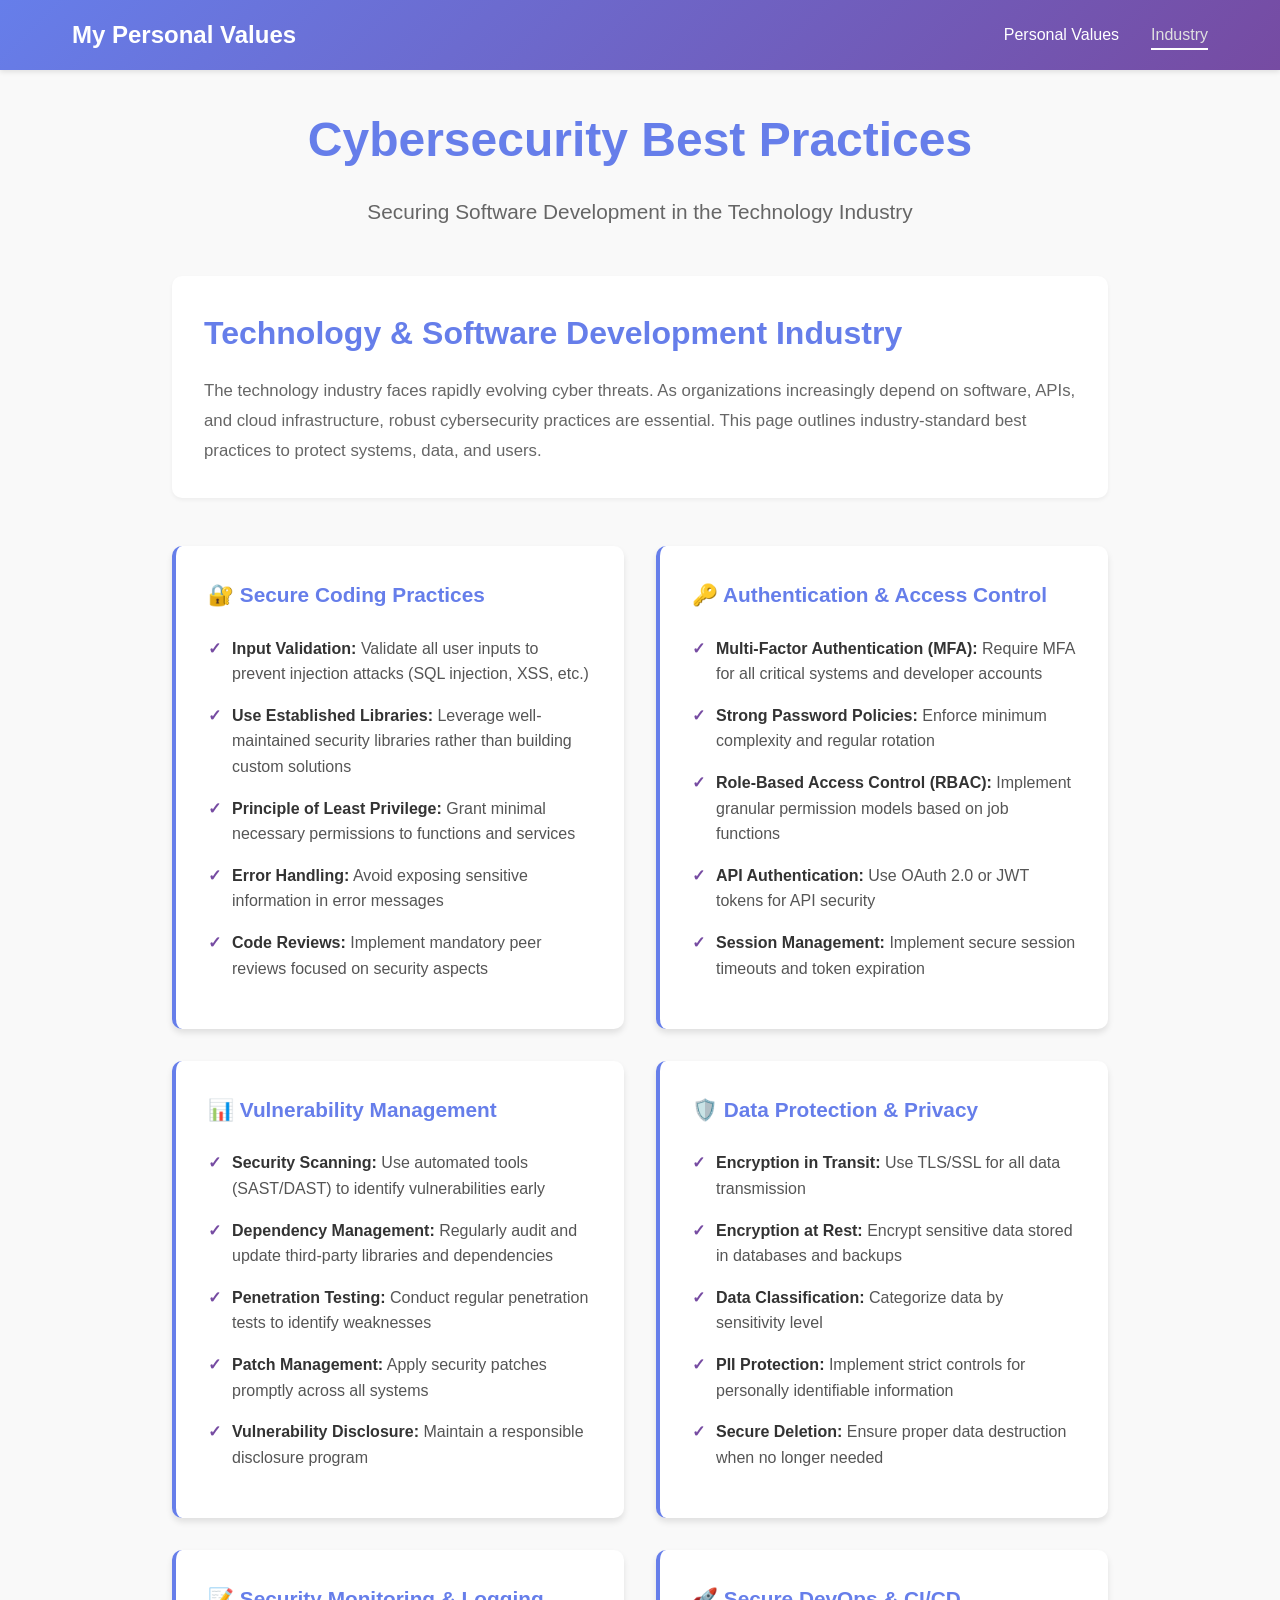
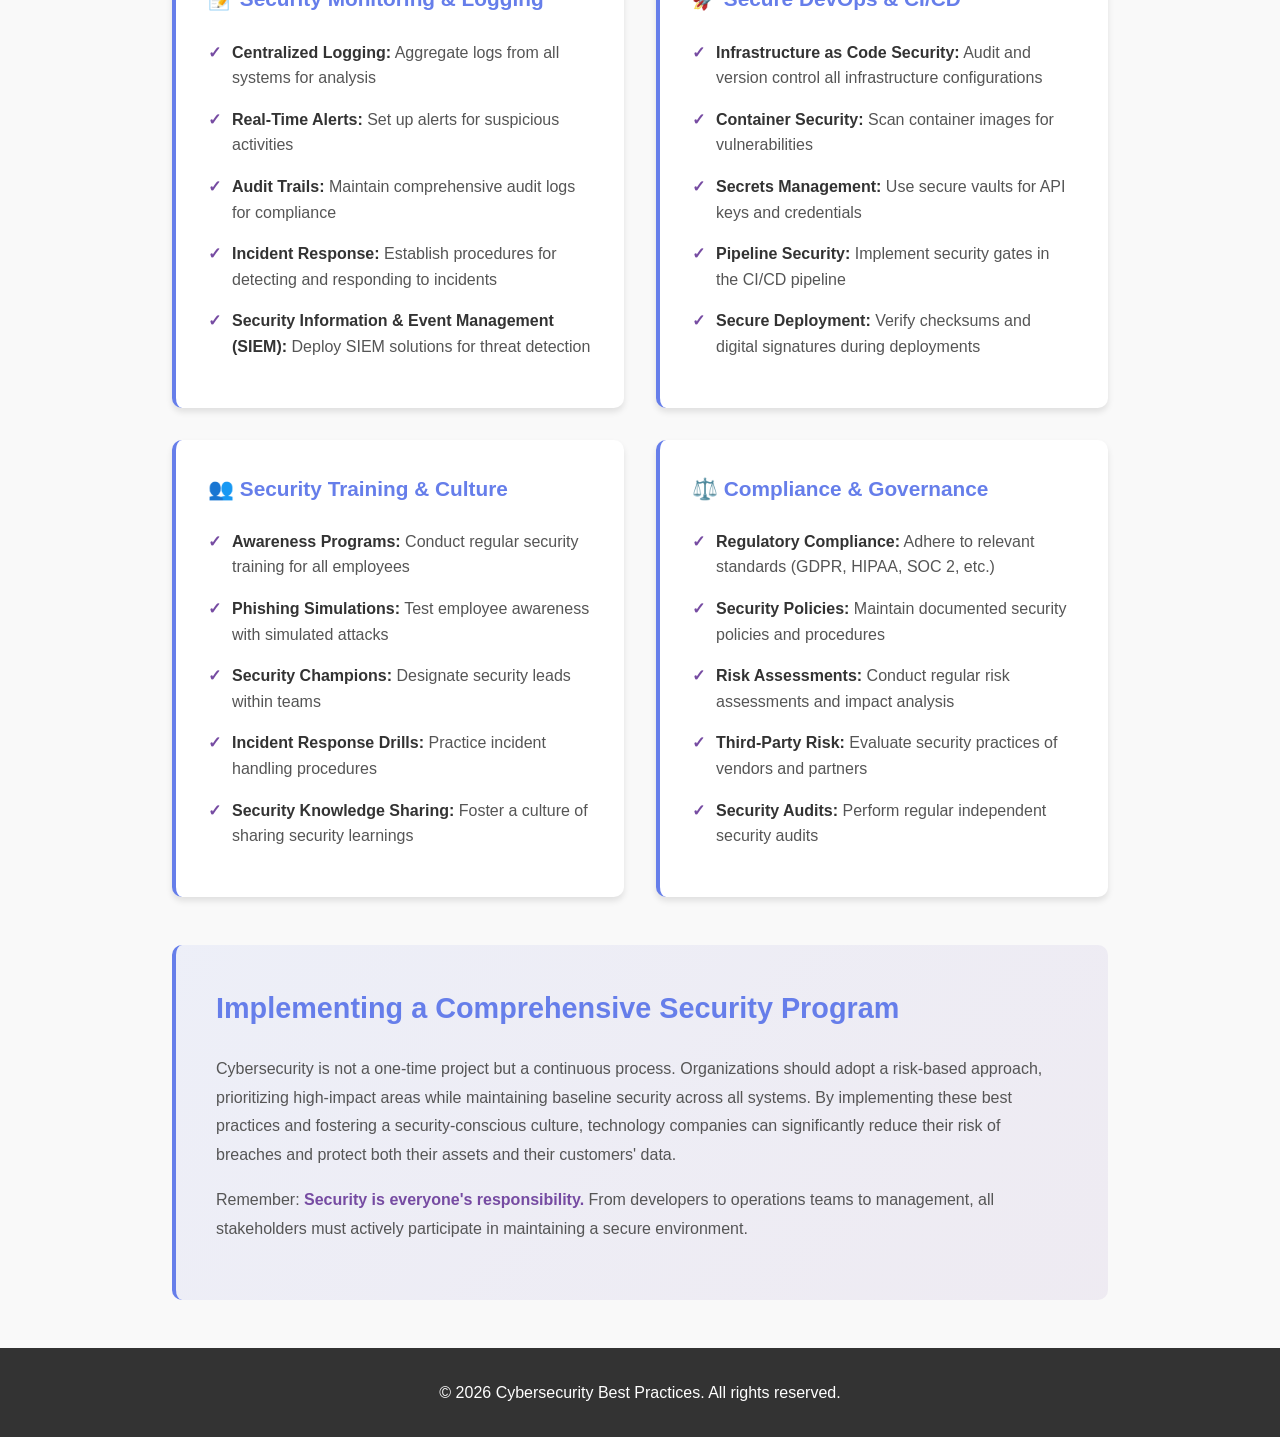
==== industry.html @ add1aa6a "Add files via upload" ====
<!DOCTYPE html>
<html lang="en">
<head>
    <meta charset="UTF-8">
    <meta name="viewport" content="width=device-width, initial-scale=1.0">
    <title>Cybersecurity Best Practices</title>
    <link rel="stylesheet" href="styles.css">
</head>
<body>
    <nav class="navbar">
        <div class="nav-container">
            <a href="index.html" class="nav-logo">My Personal Values</a>
            <ul class="nav-menu">
                <li class="nav-item">
                    <a href="index.html" class="nav-link">Personal Values</a>
                </li>
                <li class="nav-item">
                    <a href="industry.html" class="nav-link active">Industry</a>
                </li>
            </ul>
        </div>
    </nav>

    <main class="container">
        <section class="hero">
            <h1>Cybersecurity Best Practices</h1>
            <p class="subtitle">Securing Software Development in the Technology Industry</p>
        </section>

        <section class="industry-overview">
            <h2>Technology & Software Development Industry</h2>
            <p>The technology industry faces rapidly evolving cyber threats. As organizations increasingly depend on software, APIs, and cloud infrastructure, robust cybersecurity practices are essential. This page outlines industry-standard best practices to protect systems, data, and users.</p>
        </section>

        <section class="best-practices">
            <div class="practice-card">
                <h3>🔐 Secure Coding Practices</h3>
                <ul>
                    <li><strong>Input Validation:</strong> Validate all user inputs to prevent injection attacks (SQL injection, XSS, etc.)</li>
                    <li><strong>Use Established Libraries:</strong> Leverage well-maintained security libraries rather than building custom solutions</li>
                    <li><strong>Principle of Least Privilege:</strong> Grant minimal necessary permissions to functions and services</li>
                    <li><strong>Error Handling:</strong> Avoid exposing sensitive information in error messages</li>
                    <li><strong>Code Reviews:</strong> Implement mandatory peer reviews focused on security aspects</li>
                </ul>
            </div>

            <div class="practice-card">
                <h3>🔑 Authentication & Access Control</h3>
                <ul>
                    <li><strong>Multi-Factor Authentication (MFA):</strong> Require MFA for all critical systems and developer accounts</li>
                    <li><strong>Strong Password Policies:</strong> Enforce minimum complexity and regular rotation</li>
                    <li><strong>Role-Based Access Control (RBAC):</strong> Implement granular permission models based on job functions</li>
                    <li><strong>API Authentication:</strong> Use OAuth 2.0 or JWT tokens for API security</li>
                    <li><strong>Session Management:</strong> Implement secure session timeouts and token expiration</li>
                </ul>
            </div>

            <div class="practice-card">
                <h3>📊 Vulnerability Management</h3>
                <ul>
                    <li><strong>Security Scanning:</strong> Use automated tools (SAST/DAST) to identify vulnerabilities early</li>
                    <li><strong>Dependency Management:</strong> Regularly audit and update third-party libraries and dependencies</li>
                    <li><strong>Penetration Testing:</strong> Conduct regular penetration tests to identify weaknesses</li>
                    <li><strong>Patch Management:</strong> Apply security patches promptly across all systems</li>
                    <li><strong>Vulnerability Disclosure:</strong> Maintain a responsible disclosure program</li>
                </ul>
            </div>

            <div class="practice-card">
                <h3>🛡️ Data Protection & Privacy</h3>
                <ul>
                    <li><strong>Encryption in Transit:</strong> Use TLS/SSL for all data transmission</li>
                    <li><strong>Encryption at Rest:</strong> Encrypt sensitive data stored in databases and backups</li>
                    <li><strong>Data Classification:</strong> Categorize data by sensitivity level</li>
                    <li><strong>PII Protection:</strong> Implement strict controls for personally identifiable information</li>
                    <li><strong>Secure Deletion:</strong> Ensure proper data destruction when no longer needed</li>
                </ul>
            </div>

            <div class="practice-card">
                <h3>📝 Security Monitoring & Logging</h3>
                <ul>
                    <li><strong>Centralized Logging:</strong> Aggregate logs from all systems for analysis</li>
                    <li><strong>Real-Time Alerts:</strong> Set up alerts for suspicious activities</li>
                    <li><strong>Audit Trails:</strong> Maintain comprehensive audit logs for compliance</li>
                    <li><strong>Incident Response:</strong> Establish procedures for detecting and responding to incidents</li>
                    <li><strong>Security Information & Event Management (SIEM):</strong> Deploy SIEM solutions for threat detection</li>
                </ul>
            </div>

            <div class="practice-card">
                <h3>🚀 Secure DevOps & CI/CD</h3>
                <ul>
                    <li><strong>Infrastructure as Code Security:</strong> Audit and version control all infrastructure configurations</li>
                    <li><strong>Container Security:</strong> Scan container images for vulnerabilities</li>
                    <li><strong>Secrets Management:</strong> Use secure vaults for API keys and credentials</li>
                    <li><strong>Pipeline Security:</strong> Implement security gates in the CI/CD pipeline</li>
                    <li><strong>Secure Deployment:</strong> Verify checksums and digital signatures during deployments</li>
                </ul>
            </div>

            <div class="practice-card">
                <h3>👥 Security Training & Culture</h3>
                <ul>
                    <li><strong>Awareness Programs:</strong> Conduct regular security training for all employees</li>
                    <li><strong>Phishing Simulations:</strong> Test employee awareness with simulated attacks</li>
                    <li><strong>Security Champions:</strong> Designate security leads within teams</li>
                    <li><strong>Incident Response Drills:</strong> Practice incident handling procedures</li>
                    <li><strong>Security Knowledge Sharing:</strong> Foster a culture of sharing security learnings</li>
                </ul>
            </div>

            <div class="practice-card">
                <h3>⚖️ Compliance & Governance</h3>
                <ul>
                    <li><strong>Regulatory Compliance:</strong> Adhere to relevant standards (GDPR, HIPAA, SOC 2, etc.)</li>
                    <li><strong>Security Policies:</strong> Maintain documented security policies and procedures</li>
                    <li><strong>Risk Assessments:</strong> Conduct regular risk assessments and impact analysis</li>
                    <li><strong>Third-Party Risk:</strong> Evaluate security practices of vendors and partners</li>
                    <li><strong>Security Audits:</strong> Perform regular independent security audits</li>
                </ul>
            </div>
        </section>

        <section class="conclusion">
            <h2>Implementing a Comprehensive Security Program</h2>
            <p>Cybersecurity is not a one-time project but a continuous process. Organizations should adopt a risk-based approach, prioritizing high-impact areas while maintaining baseline security across all systems. By implementing these best practices and fostering a security-conscious culture, technology companies can significantly reduce their risk of breaches and protect both their assets and their customers' data.</p>
            <p>Remember: <strong>Security is everyone's responsibility.</strong> From developers to operations teams to management, all stakeholders must actively participate in maintaining a secure environment.</p>
        </section>
    </main>

    <footer class="footer">
        <p>&copy; 2026 Cybersecurity Best Practices. All rights reserved.</p>
    </footer>
</body>
</html>
---- styles.css ----
* {
    margin: 0;
    padding: 0;
    box-sizing: border-box;
}

body {
    font-family: 'Segoe UI', Tahoma, Geneva, Verdana, sans-serif;
    line-height: 1.6;
    color: #333;
    background-color: #f9f9f9;
}

/* Navigation Bar */
.navbar {
    background: linear-gradient(135deg, #667eea 0%, #764ba2 100%);
    padding: 0;
    position: sticky;
    top: 0;
    box-shadow: 0 2px 5px rgba(0, 0, 0, 0.1);
    z-index: 1000;
}

.nav-container {
    max-width: 1200px;
    margin: 0 auto;
    display: flex;
    justify-content: space-between;
    align-items: center;
    padding: 1rem 2rem;
}

.nav-logo {
    font-size: 1.5rem;
    font-weight: bold;
    color: white;
    text-decoration: none;
    transition: color 0.3s ease;
}

.nav-logo:hover {
    color: #e0e0e0;
}

.nav-menu {
    display: flex;
    list-style: none;
    gap: 2rem;
}

.nav-item {
    position: relative;
}

.nav-link {
    color: white;
    text-decoration: none;
    font-weight: 500;
    transition: color 0.3s ease;
    padding-bottom: 5px;
    border-bottom: 2px solid transparent;
}

.nav-link:hover,
.nav-link.active {
    color: #e0e0e0;
    border-bottom-color: white;
}

/* Container */
.container {
    max-width: 1000px;
    margin: 0 auto;
    padding: 0 2rem;
    min-height: calc(100vh - 200px);
}

/* Hero Section */
.hero {
    text-align: center;
    padding: 0;
    border-radius: 10px;
    margin: 2rem 0;
    overflow: hidden;
}

.hero-image {
    width: 80%;
    height: auto;
    display: block;
    border-radius: 10px;
    margin: 0 auto;
}

.hero h1 {
    font-size: 3rem;
    color: #667eea;
    margin-bottom: 1rem;
    font-weight: 700;
}

.subtitle {
    font-size: 1.3rem;
    color: #666;
    margin-bottom: 1rem;
}

/* Values Grid */
.values-grid {
    display: grid;
    grid-template-columns: repeat(auto-fit, minmax(300px, 1fr));
    gap: 2rem;
    margin: 3rem 0;
}

.value-card {
    background: white;
    padding: 2rem;
    border-radius: 10px;
    box-shadow: 0 4px 6px rgba(0, 0, 0, 0.1);
    transition: transform 0.3s ease, box-shadow 0.3s ease;
    text-align: center;
}

.value-card:hover {
    transform: translateY(-10px);
    box-shadow: 0 8px 15px rgba(102, 126, 234, 0.2);
}

.value-icon {
    font-size: 3rem;
    margin-bottom: 1rem;
    display: block;
}

.value-card h2 {
    color: #667eea;
    margin-bottom: 1rem;
    font-size: 1.5rem;
}

.value-card p {
    color: #666;
    line-height: 1.8;
}

/* Industry Overview */
.industry-overview {
    background: white;
    padding: 2rem;
    border-radius: 10px;
    margin: 2rem 0;
    box-shadow: 0 2px 4px rgba(0, 0, 0, 0.05);
}

.industry-overview h2 {
    color: #667eea;
    margin-bottom: 1rem;
    font-size: 2rem;
}

.industry-overview p {
    color: #666;
    line-height: 1.8;
    font-size: 1.05rem;
}

/* Best Practices Cards */
.best-practices {
    display: grid;
    grid-template-columns: repeat(auto-fit, minmax(350px, 1fr));
    gap: 2rem;
    margin: 3rem 0;
}

.practice-card {
    background: white;
    padding: 2rem;
    border-radius: 10px;
    box-shadow: 0 4px 6px rgba(0, 0, 0, 0.1);
    transition: transform 0.3s ease, box-shadow 0.3s ease;
    border-left: 4px solid #667eea;
}

.practice-card:hover {
    transform: translateY(-5px);
    box-shadow: 0 8px 15px rgba(102, 126, 234, 0.2);
}

.practice-card h3 {
    color: #667eea;
    margin-bottom: 1.5rem;
    font-size: 1.3rem;
}

.practice-card ul {
    list-style: none;
    padding: 0;
}

.practice-card li {
    margin-bottom: 1rem;
    color: #555;
    line-height: 1.6;
    padding-left: 1.5rem;
    position: relative;
}

.practice-card li:before {
    content: "✓";
    position: absolute;
    left: 0;
    color: #764ba2;
    font-weight: bold;
}

.practice-card strong {
    color: #333;
}

/* Values Details Section */
.values-details {
    background: white;
    padding: 2rem;
    border-radius: 10px;
    box-shadow: 0 2px 4px rgba(0, 0, 0, 0.05);
    margin: 2rem 0;
}

.values-details h2 {
    color: #667eea;
    margin-bottom: 1.5rem;
    font-size: 1.8rem;
}

.values-details p {
    color: #666;
    line-height: 1.8;
    margin-bottom: 1rem;
    font-size: 1rem;
}

/* Conclusion Section */
.conclusion {
    background: linear-gradient(135deg, #667eea15 0%, #764ba215 100%);
    padding: 2.5rem;
    border-radius: 10px;
    margin: 3rem 0;
    border-left: 4px solid #667eea;
}

.conclusion h2 {
    color: #667eea;
    margin-bottom: 1.5rem;
    font-size: 1.8rem;
}

.conclusion p {
    color: #555;
    line-height: 1.8;
    margin-bottom: 1rem;
    font-size: 1rem;
}

.conclusion strong {
    color: #764ba2;
}

/* Footer */
.footer {
    background: #333;
    color: white;
    text-align: center;
    padding: 2rem;
    margin-top: 3rem;
}

.footer p {
    margin: 0;
}

/* Responsive Design */
@media (max-width: 768px) {
    .nav-container {
        flex-direction: column;
        gap: 1rem;
        padding: 1rem;
    }

    .nav-menu {
        flex-direction: column;
        gap: 0.5rem;
        width: 100%;
    }

    .hero h1 {
        font-size: 2rem;
    }

    .subtitle {
        font-size: 1rem;
    }

    .values-grid,
    .best-practices {
        grid-template-columns: 1fr;
    }

    .container {
        padding: 0 1rem;
    }
}

@media (max-width: 480px) {
    .hero h1 {
        font-size: 1.5rem;
    }

    .value-card h2,
    .practice-card h3 {
        font-size: 1.2rem;
    }

    .nav-logo {
        font-size: 1.2rem;
    }
}
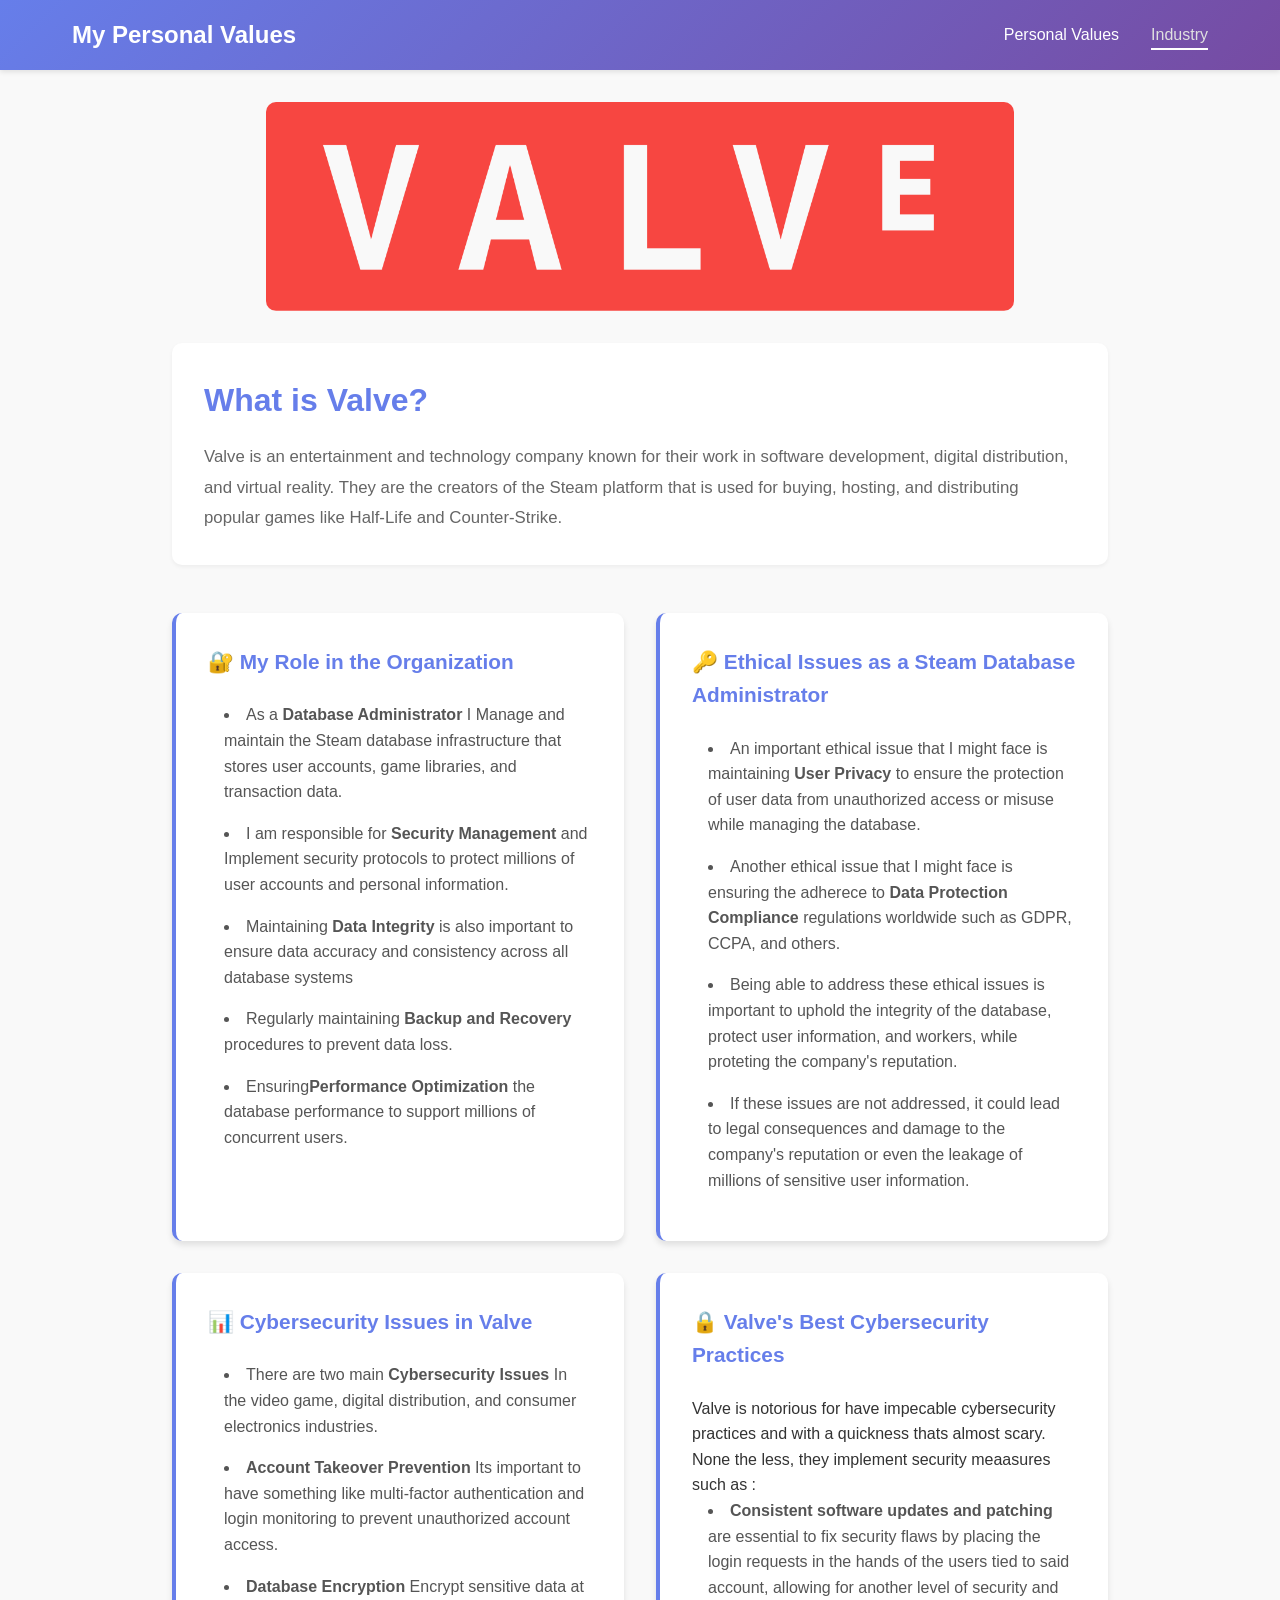
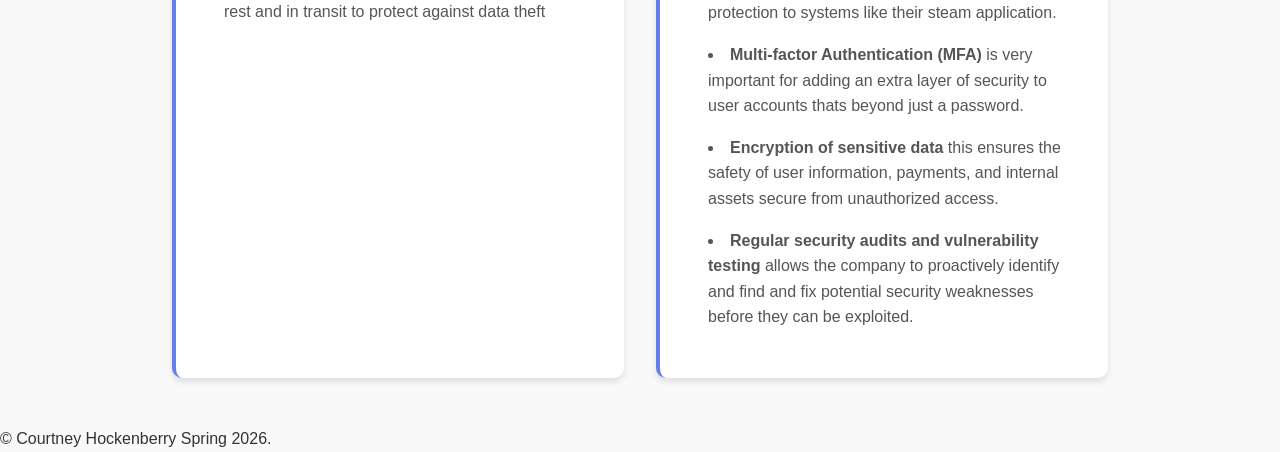
==== commit f470a04a: "Update industry page practice cards and footer centering" ====
--- a/industry.html
+++ b/industry.html
@@ -23,114 +23,64 @@
 
     <main class="container">
         <section class="hero">
-            <h1>Cybersecurity Best Practices</h1>
-            <p class="subtitle">Securing Software Development in the Technology Industry</p>
+            <img src="images/Valve_logo.png" alt="Personal Values" class="hero-image">
         </section>
 
         <section class="industry-overview">
-            <h2>Technology & Software Development Industry</h2>
-            <p>The technology industry faces rapidly evolving cyber threats. As organizations increasingly depend on software, APIs, and cloud infrastructure, robust cybersecurity practices are essential. This page outlines industry-standard best practices to protect systems, data, and users.</p>
+            <h2>What is Valve?</h2>
+            <p>Valve is an entertainment and technology company known for their work in software development, digital distribution, and virtual reality. They are the creators of the Steam platform that is used for buying, hosting, and distributing popular games like Half-Life and Counter-Strike.</p>
         </section>
 
         <section class="best-practices">
             <div class="practice-card">
-                <h3>🔐 Secure Coding Practices</h3>
+                <h3>🔐 My Role in the Organization</h3>
                 <ul>
-                    <li><strong>Input Validation:</strong> Validate all user inputs to prevent injection attacks (SQL injection, XSS, etc.)</li>
-                    <li><strong>Use Established Libraries:</strong> Leverage well-maintained security libraries rather than building custom solutions</li>
-                    <li><strong>Principle of Least Privilege:</strong> Grant minimal necessary permissions to functions and services</li>
-                    <li><strong>Error Handling:</strong> Avoid exposing sensitive information in error messages</li>
-                    <li><strong>Code Reviews:</strong> Implement mandatory peer reviews focused on security aspects</li>
+                    <li>As a <strong>Database Administrator</strong> I Manage and maintain the Steam database infrastructure that stores user accounts, game libraries, and transaction data.</li>
+                    <li>I am responsible for <strong>Security Management</strong> and Implement security protocols to protect millions of user accounts and personal information.</li>
+                    <li>Maintaining <strong>Data Integrity</strong> is also important to ensure data accuracy and consistency across all database systems</li>
+                    <li>Regularly maintaining <strong>Backup and Recovery</strong> procedures to prevent data loss.</li>
+                    <li>Ensuring<strong>Performance Optimization</strong> the database performance to support millions of concurrent users.</li>
                 </ul>
             </div>
 
             <div class="practice-card">
-                <h3>🔑 Authentication & Access Control</h3>
+                <h3>🔑 Ethical Issues as a Steam Database Administrator</h3>
                 <ul>
-                    <li><strong>Multi-Factor Authentication (MFA):</strong> Require MFA for all critical systems and developer accounts</li>
-                    <li><strong>Strong Password Policies:</strong> Enforce minimum complexity and regular rotation</li>
-                    <li><strong>Role-Based Access Control (RBAC):</strong> Implement granular permission models based on job functions</li>
-                    <li><strong>API Authentication:</strong> Use OAuth 2.0 or JWT tokens for API security</li>
-                    <li><strong>Session Management:</strong> Implement secure session timeouts and token expiration</li>
+                    <li>An important ethical issue that I might face is maintaining <strong>User Privacy</strong> to ensure the protection of user data from unauthorized access or misuse while managing the database.</li>
+                    <li>Another ethical issue that I might face is ensuring the adherece to <strong>Data Protection Compliance</strong> regulations worldwide such as GDPR, CCPA, and others. </li>
+                    <li>Being able to address these ethical issues is important to uphold the integrity of the database, protect user information, and workers, while proteting the company's reputation.</li>
+                    <li>If these issues are not addressed, it could lead to legal consequences and damage to the company's reputation or even the leakage of millions of sensitive user information.</li>
                 </ul>
             </div>
 
             <div class="practice-card">
-                <h3>📊 Vulnerability Management</h3>
+                <h3>📊 Cybersecurity Issues in Valve</h3>
                 <ul>
-                    <li><strong>Security Scanning:</strong> Use automated tools (SAST/DAST) to identify vulnerabilities early</li>
-                    <li><strong>Dependency Management:</strong> Regularly audit and update third-party libraries and dependencies</li>
-                    <li><strong>Penetration Testing:</strong> Conduct regular penetration tests to identify weaknesses</li>
-                    <li><strong>Patch Management:</strong> Apply security patches promptly across all systems</li>
-                    <li><strong>Vulnerability Disclosure:</strong> Maintain a responsible disclosure program</li>
+                    <li>There are two main <strong>Cybersecurity Issues</strong> In the video game, digital distribution, and consumer electronics industries.</li>
+                    <li><strong>Account Takeover Prevention</strong> Its important to have something like multi-factor authentication and login monitoring to prevent unauthorized account access.</li>
+                    <li><strong>Database Encryption</strong> Encrypt sensitive data at rest and in transit to protect against data theft</li>
                 </ul>
             </div>
 
             <div class="practice-card">
-                <h3>🛡️ Data Protection & Privacy</h3>
+                <h3>🔒 Valve's Best Cybersecurity Practices</h3>
+                <p>Valve is notorious for have impecable cybersecurity practices and with a quickness thats almost scary. 
+                None the less, they implement security meaasures such as :
+            </p>
                 <ul>
-                    <li><strong>Encryption in Transit:</strong> Use TLS/SSL for all data transmission</li>
-                    <li><strong>Encryption at Rest:</strong> Encrypt sensitive data stored in databases and backups</li>
-                    <li><strong>Data Classification:</strong> Categorize data by sensitivity level</li>
-                    <li><strong>PII Protection:</strong> Implement strict controls for personally identifiable information</li>
-                    <li><strong>Secure Deletion:</strong> Ensure proper data destruction when no longer needed</li>
+                    <li><strong>Consistent software updates and patching</strong> are essential to fix security flaws by placing the login requests in the hands of the users tied to said account, allowing for another level of security and protection to systems like their steam application.</li>
+                    <li><strong>Multi-factor Authentication (MFA)</strong> is very important for adding an extra layer of security to user accounts thats beyond just a password.</li>
+                    <li><strong>Encryption of sensitive data</strong> this ensures the safety of user information, payments, and internal assets secure from unauthorized access.</li>
+                    <li><strong>Regular security audits and vulnerability testing</strong> allows the company to proactively identify and find and fix potential security weaknesses before they can be exploited.</li>
                 </ul>
-            </div>
 
-            <div class="practice-card">
-                <h3>📝 Security Monitoring & Logging</h3>
-                <ul>
-                    <li><strong>Centralized Logging:</strong> Aggregate logs from all systems for analysis</li>
-                    <li><strong>Real-Time Alerts:</strong> Set up alerts for suspicious activities</li>
-                    <li><strong>Audit Trails:</strong> Maintain comprehensive audit logs for compliance</li>
-                    <li><strong>Incident Response:</strong> Establish procedures for detecting and responding to incidents</li>
-                    <li><strong>Security Information & Event Management (SIEM):</strong> Deploy SIEM solutions for threat detection</li>
-                </ul>
-            </div>
 
-            <div class="practice-card">
-                <h3>🚀 Secure DevOps & CI/CD</h3>
-                <ul>
-                    <li><strong>Infrastructure as Code Security:</strong> Audit and version control all infrastructure configurations</li>
-                    <li><strong>Container Security:</strong> Scan container images for vulnerabilities</li>
-                    <li><strong>Secrets Management:</strong> Use secure vaults for API keys and credentials</li>
-                    <li><strong>Pipeline Security:</strong> Implement security gates in the CI/CD pipeline</li>
-                    <li><strong>Secure Deployment:</strong> Verify checksums and digital signatures during deployments</li>
-                </ul>
-            </div>
-
-            <div class="practice-card">
-                <h3>👥 Security Training & Culture</h3>
-                <ul>
-                    <li><strong>Awareness Programs:</strong> Conduct regular security training for all employees</li>
-                    <li><strong>Phishing Simulations:</strong> Test employee awareness with simulated attacks</li>
-                    <li><strong>Security Champions:</strong> Designate security leads within teams</li>
-                    <li><strong>Incident Response Drills:</strong> Practice incident handling procedures</li>
-                    <li><strong>Security Knowledge Sharing:</strong> Foster a culture of sharing security learnings</li>
-                </ul>
-            </div>
-
-            <div class="practice-card">
-                <h3>⚖️ Compliance & Governance</h3>
-                <ul>
-                    <li><strong>Regulatory Compliance:</strong> Adhere to relevant standards (GDPR, HIPAA, SOC 2, etc.)</li>
-                    <li><strong>Security Policies:</strong> Maintain documented security policies and procedures</li>
-                    <li><strong>Risk Assessments:</strong> Conduct regular risk assessments and impact analysis</li>
-                    <li><strong>Third-Party Risk:</strong> Evaluate security practices of vendors and partners</li>
-                    <li><strong>Security Audits:</strong> Perform regular independent security audits</li>
-                </ul>
-            </div>
         </section>
-
-        <section class="conclusion">
-            <h2>Implementing a Comprehensive Security Program</h2>
-            <p>Cybersecurity is not a one-time project but a continuous process. Organizations should adopt a risk-based approach, prioritizing high-impact areas while maintaining baseline security across all systems. By implementing these best practices and fostering a security-conscious culture, technology companies can significantly reduce their risk of breaches and protect both their assets and their customers' data.</p>
-            <p>Remember: <strong>Security is everyone's responsibility.</strong> From developers to operations teams to management, all stakeholders must actively participate in maintaining a secure environment.</p>
-        </section>
+        
     </main>
 
     <footer class="footer">
-        <p>&copy; 2026 Cybersecurity Best Practices. All rights reserved.</p>
+        <p>&copy; Courtney Hockenberry Spring 2026.</p>
     </footer>
 </body>
 </html>
--- a/styles.css
+++ b/styles.css
@@ -194,25 +194,21 @@
 }
 
 .practice-card ul {
-    list-style: none;
-    padding: 0;
+    list-style: disc inside;
+    padding-left: 1rem;
 }
 
 .practice-card li {
     margin-bottom: 1rem;
     color: #555;
     line-height: 1.6;
-    padding-left: 1.5rem;
+    padding-left: 0;
     position: relative;
 }
 
 .practice-card li:before {
-    content: "✓";
-    position: absolute;
-    left: 0;
-    color: #764ba2;
-    font-weight: bold;
-}
+    content: "";
+    position: static;
 
 .practice-card strong {
     color: #333;
@@ -273,6 +269,9 @@
     text-align: center;
     padding: 2rem;
     margin-top: 3rem;
+    display: flex;
+    justify-content: center;
+    align-items: center;
 }
 
 .footer p {
@@ -324,4 +323,4 @@
     .nav-logo {
         font-size: 1.2rem;
     }
-}
+}
